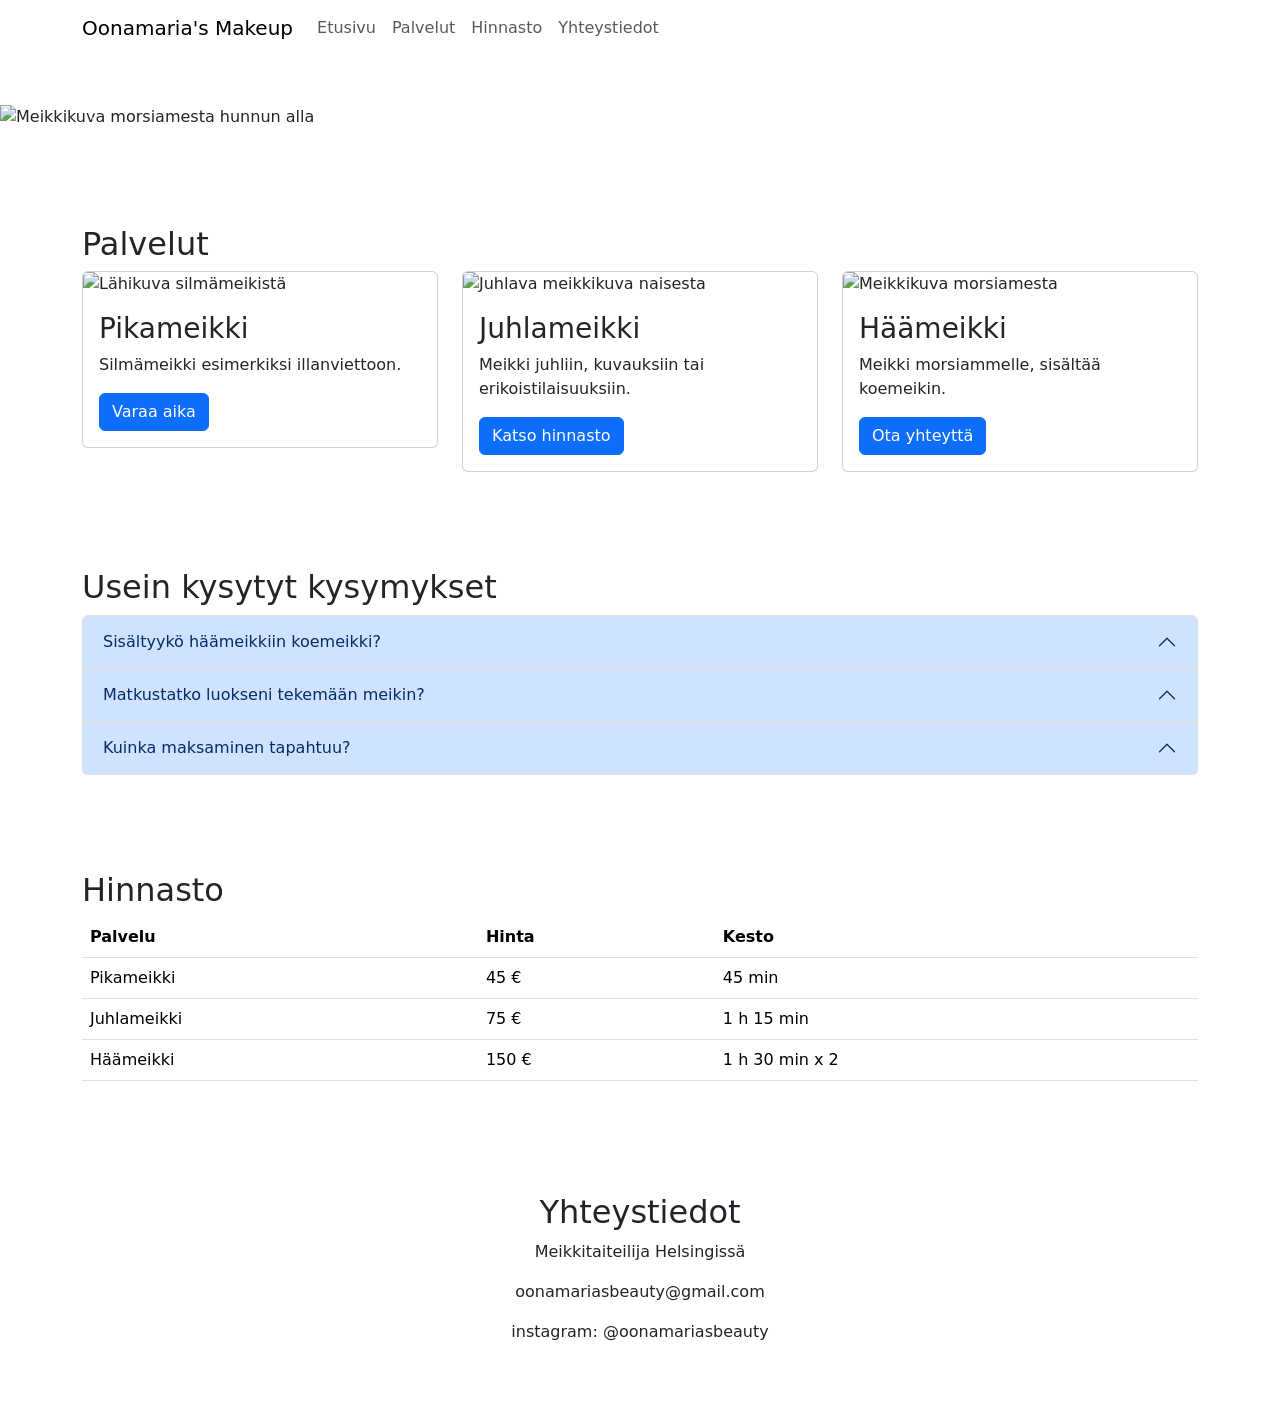
==== index.html @ f4dd7189 "Create index.html" ====
<!DOCTYPE html>
<html lang="fi">
<head>
    <meta charset="UTF-8">
    <meta name="viewport" content="width=device-width, initial-scale=1.0">
    <title>Oonan esimerkkisivut - Bootstrap</title>
    <link href="https://cdn.jsdelivr.net/npm/bootstrap@5.3.3/dist/css/bootstrap.min.css" rel="stylesheet">
    <link rel="stylesheet" href="style.css">
    <script src="https://cdn.jsdelivr.net/npm/bootstrap@5.3.3/dist/js/bootstrap.bundle.min.js"></script>
</head>
<body>
    <main>
        <!-- Navigaatio -->
        <nav class="navbar navbar-expand-lg">
            <div class="container">
                <a class="navbar-brand" href="#">
                    Oonamaria's Makeup
                </a>
                <button class="navbar-toggler" type="button" 
                        data-bs-toggle="collapse"
                        data-bs-target="#navbarMenu"
                        aria-controls="navbarMenu"
                        aria-expanded="false"
                        aria-label="Avaa navigaatio">
                    <span class="navbar-toggler-icon"></span>
                </button>
                <div class="collapse navbar-collapse" id="navbarMenu">
                    <ul class="navbar-nav">
                        <li class="nav-item">
                            <a href="#etusivu" class="nav-link">Etusivu</a>
                        </li>
                        <li class="nav-item">
                            <a href="#palvelut" class="nav-link">Palvelut</a>
                        </li>
                        <li class="nav-item">
                            <a href="#hinnasto" class="nav-link">Hinnasto</a>
                        </li>
                        <li class="nav-item">
                            <a href="#yhteystiedot" class="nav-link">Yhteystiedot</a>
                        </li>
                    </ul>
                </div>
            </div>
        </nav>
        <!-- Etusivun kuvakaruselli -->
        <section id="etusivu" class="py-5">
            <div id="heroCarousel" class="carousel slide" data-bs-ride="carousel">
                <div class="carousel-inner">
                    <div class="carousel-item active">
                        <img src="images/makeup1.jpeg" alt="Meikkikuva morsiamesta hunnun alla">
                    </div>
                    <div class="carousel-item">
                        <img src="images/makeup2.jpeg" alt="Luonnollinen meikkikuva naisesta">
                    </div>
                </div>
                <button class="carousel-control-prev" type="button" 
                        data-bs-target="#heroCarousel" 
                        aria-label="Edellinen kuva"
                        data-bs-slide="prev">
                    <span class="carousel-control-prev-icon"></span>
                </button>
                <button class="carousel-control-next" type="button"
                        data-bs-target="#heroCarousel" 
                        aria-label="Seuraava kuva"
                        data-bs-slide="next">
                    <span class="carousel-control-next-icon"></span>
                </button>
            </div>
        </section>
        <!-- Palveluiden esittely korteilla -->
        <section id="palvelut" class="py-5">
            <div class="container">
                <h2>Palvelut</h2>
                <div class="row g-4">
                    <div class="col-md-4">
                        <div class="card">
                            <img class="card-img-top" src="images/silmameikki.jpeg" alt="Lähikuva silmämeikistä">
                            <div class="card-body">
                                <h3>Pikameikki</h3>
                                    <p class="card-text">Silmämeikki esimerkiksi illanviettoon.</p>
                                        <a class="btn btn-primary" data-bs-toggle="modal" data-bs-target="#bookingModal">Varaa aika</a>
                            </div>
                        </div>
                    </div>
                    <div class="col-md-4">
                        <div class="card">
                            <img class="card-img-top" src="images/juhlameikki.jpeg" alt="Juhlava meikkikuva naisesta">
                            <div class="card-body">
                                <h3>Juhlameikki</h3>
                                    <p class="card-text">Meikki juhliin, kuvauksiin tai erikoistilaisuuksiin.</p>
                                        <a href="#hinnasto" class="btn btn-primary">Katso hinnasto</a>
                            </div>
                        </div>
                    </div>
                    <div class="col-md-4">
                        <div class="card">
                            <img class="card-img-top" src="images/makeup3.jpeg" alt="Meikkikuva morsiamesta">
                            <div class="card-body">
                                <h3>Häämeikki</h3>
                                    <p class="card-text">Meikki morsiammelle, sisältää koemeikin.</p>
                                        <a href="#yhteystiedot" class="btn btn-primary">Ota yhteyttä</a>
                            </div>
                        </div>
                    </div>
                </div>
            </div>
        </section>
        <!-- Usein kysytyt kysymykset Accordion -->
        <section id="ukk" class="py-5">
            <div class="container">
                <h2>Usein kysytyt kysymykset</h2>
                <div class="accordion" id="faqAccordion">
                    <div class="accordion-item">
                        <h2 class="accordion-header">
                            <button class="accordion-button" data-bs-toggle="collapse" data-bs-target="#ukk1" type="button">
                                Sisältyykö häämeikkiin koemeikki?
                            </button>
                        </h2>
                        <div id="ukk1" class="accordion-collapse collapse">
                            <div class="accordion-body">
                                Kyllä, häämeikkiin sisältyy koemeikki sovittuna päivänä ennen hääpäivää.
                            </div>
                        </div>
                    </div>
                    <div class="accordion-item">
                        <h2 class="accordion-header">
                            <button class="accordion-button" data-bs-toggle="collapse" data-bs-target="#ukk2" type="button">
                                Matkustatko luokseni tekemään meikin?
                            </button>
                        </h2>
                        <div id="ukk2" class="accordion-collapse collapse">
                            <div class="accordion-body">
                                Kyllä, voin toteuttaa meikin haluamassasi lokaatiossa esim. luonasi, hotellissa tai juhlapaikalla.
                            </div>
                        </div>
                    </div>
                    <div class="accordion-item">
                        <h2 class="accordion-header">
                            <button class="accordion-button" data-bs-toggle="collapse" data-bs-target="#ukk3" type="button">
                                Kuinka maksaminen tapahtuu?
                            </button>
                        </h2>
                        <div id="ukk3" class="accordion-collapse collapse">
                            <div class="accordion-body">
                                Maksu hoidetaan laskulla.
                            </div>
                        </div>
                    </div>
                </div>
            </div>
        </section>
        <!-- Hinnasto taulukkona -->
        <section id="hinnasto" class="py-5">
            <div class="container">
                <h2>Hinnasto</h2>

                <table class="table">
                    <thead>
                        <tr>
                            <th>Palvelu</th>
                            <th>Hinta</th>
                            <th>Kesto</th>
                        </tr>
                    </thead>
                    <tbody>
                        <tr>
                            <td>Pikameikki</td>
                            <td>45 €</td>
                            <td>45 min</td>
                        </tr>
                        <tr>
                            <td>Juhlameikki</td>
                            <td>75 €</td>
                            <td>1 h 15 min</td>
                        </tr>
                        <tr>
                            <td>Häämeikki</td>
                            <td>150 €</td>
                            <td>1 h 30 min x 2</td>
                        </tr>
                    </tbody>
                </table>
            </div>
        </section>
        <!-- Yhteystiedot -->
        <section id="yhteystiedot" class="py-5">
            <div class="container text-center">
                <h2>Yhteystiedot</h2>
                <p>Meikkitaiteilija Helsingissä</p>
                <p>oonamariasbeauty@gmail.com</p>
                <p>instagram: @oonamariasbeauty</p>
            </div>
        </section>
    <!-- Lisäominaisuus modal kun painaa Varaa aika -->
    <div class="modal fade" id="bookingModal" tabindex="-1">
        <div class="modal-dialog">
            <div class="modal-content">
                <div class="modal-header">
                    <h2 class="modal-title">Varaa aika</h2>
                </div>
                <div class="modal-body">
                    <p>Ota yhteyttä, niin sovitaan sinulle sopiva aika.</p>
                </div>
                <div class="modal-footer">
                    <button type="button" class="btn btn-secondary" data-bs-dismiss="modal">
                        Sulje
                    </button>
                </div>
            </div>
        </div>
    </div>
    </main>
    
</body>
</html>
---- style.css ----
/*taustan väri*/
.navbar-custom {
    background-color: bisque;
}
/*tekstin väri*/
.navbar-custom .navbar-text{
    color: darkslategray;
}
/*linkin väri*/
.navbar-custom .navbar-nav .nav-link {
    color: darkslateblue;
}
/*aktiivisen & hover-linkin väri*/
.navbar-custom .nav.item.active .nav-link,
.navbar-custom .nav-item:hover .nav-link {
    color: cadetblue;
}
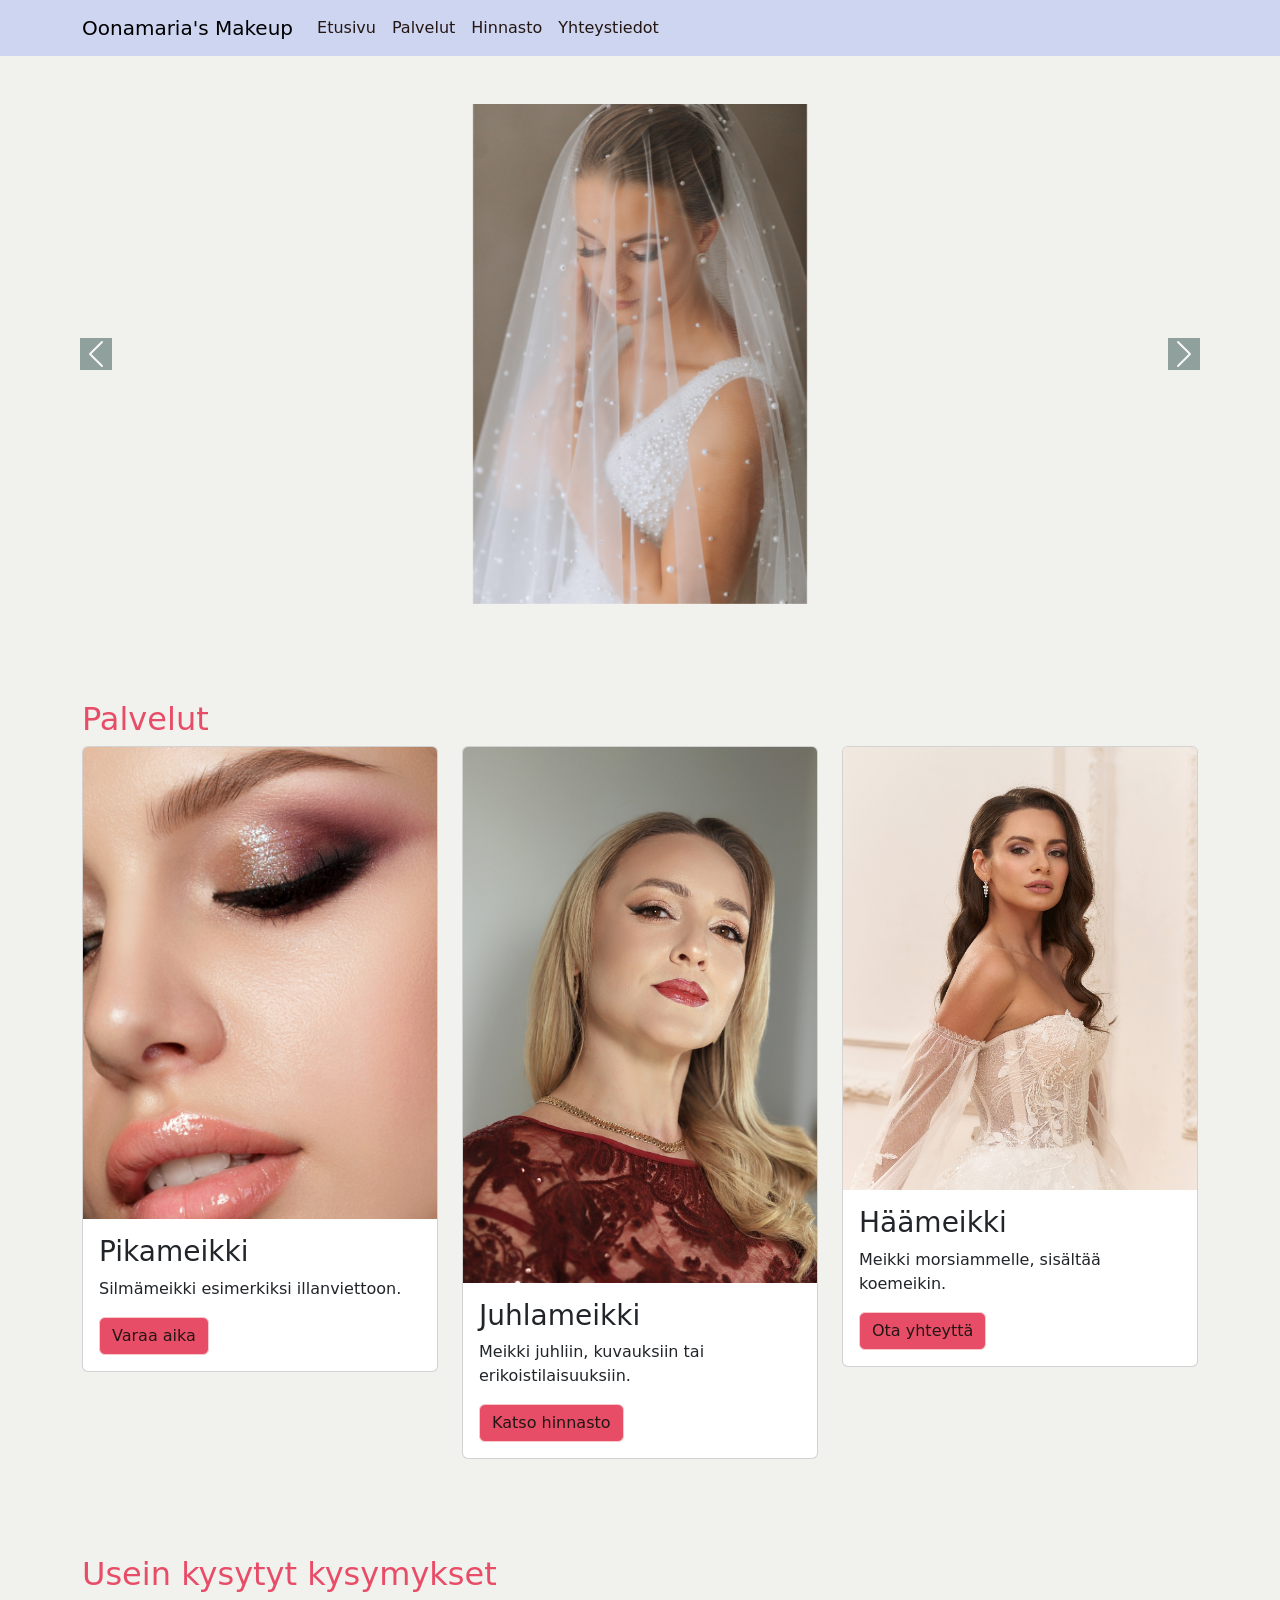
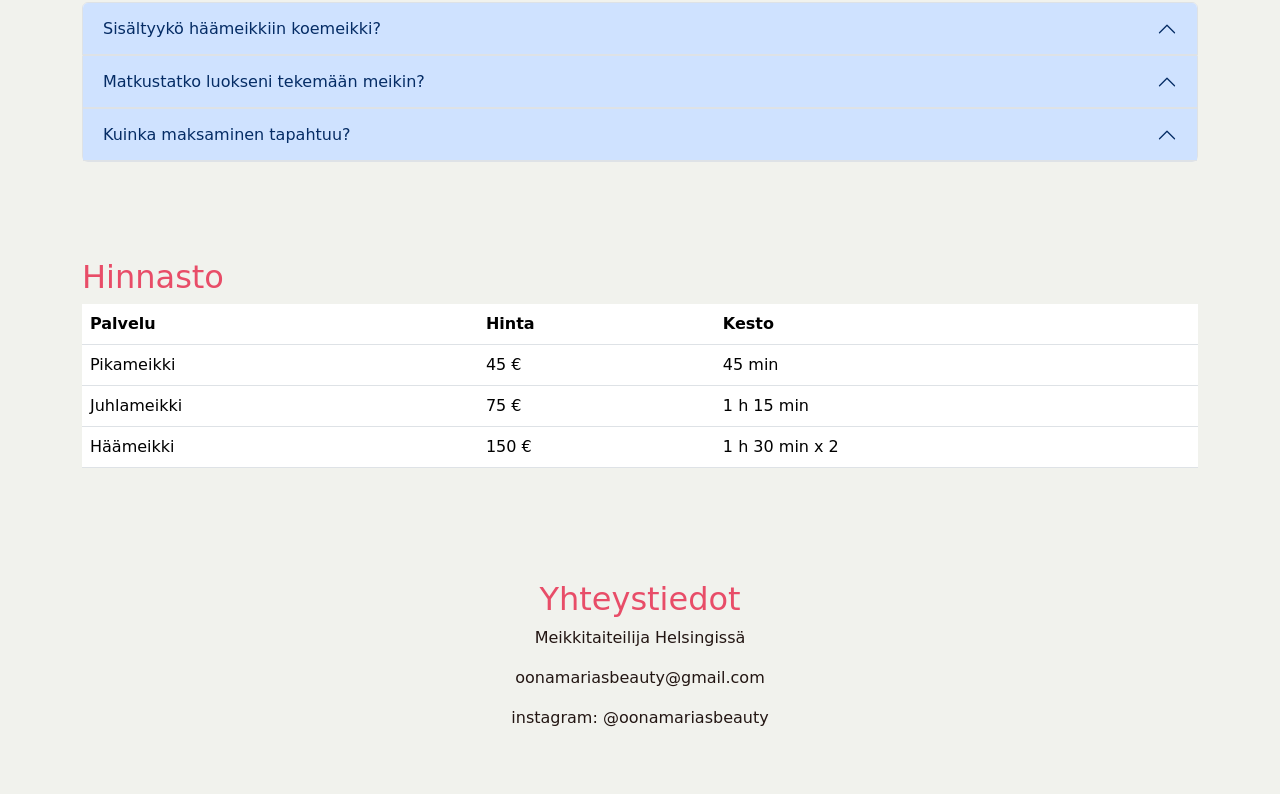
==== commit ac85aac8: "Update index.html" ====
--- a/index.html
+++ b/index.html
@@ -47,10 +47,10 @@
             <div id="heroCarousel" class="carousel slide" data-bs-ride="carousel">
                 <div class="carousel-inner">
                     <div class="carousel-item active">
-                        <img src="images/makeup1.jpeg" alt="Meikkikuva morsiamesta hunnun alla">
+                        <img src="makeup1.jpeg" alt="Meikkikuva morsiamesta hunnun alla">
                     </div>
                     <div class="carousel-item">
-                        <img src="images/makeup2.jpeg" alt="Luonnollinen meikkikuva naisesta">
+                        <img src="makeup2.jpeg" alt="Luonnollinen meikkikuva naisesta">
                     </div>
                 </div>
                 <button class="carousel-control-prev" type="button" 
@@ -74,7 +74,7 @@
                 <div class="row g-4">
                     <div class="col-md-4">
                         <div class="card">
-                            <img class="card-img-top" src="images/silmameikki.jpeg" alt="Lähikuva silmämeikistä">
+                            <img class="card-img-top" src="silmameikki.jpeg" alt="Lähikuva silmämeikistä">
                             <div class="card-body">
                                 <h3>Pikameikki</h3>
                                     <p class="card-text">Silmämeikki esimerkiksi illanviettoon.</p>
@@ -84,7 +84,7 @@
                     </div>
                     <div class="col-md-4">
                         <div class="card">
-                            <img class="card-img-top" src="images/juhlameikki.jpeg" alt="Juhlava meikkikuva naisesta">
+                            <img class="card-img-top" src="juhlameikki.jpeg" alt="Juhlava meikkikuva naisesta">
                             <div class="card-body">
                                 <h3>Juhlameikki</h3>
                                     <p class="card-text">Meikki juhliin, kuvauksiin tai erikoistilaisuuksiin.</p>
@@ -94,7 +94,7 @@
                     </div>
                     <div class="col-md-4">
                         <div class="card">
-                            <img class="card-img-top" src="images/makeup3.jpeg" alt="Meikkikuva morsiamesta">
+                            <img class="card-img-top" src="makeup3.jpeg" alt="Meikkikuva morsiamesta">
                             <div class="card-body">
                                 <h3>Häämeikki</h3>
                                     <p class="card-text">Meikki morsiammelle, sisältää koemeikin.</p>
--- a/style.css
+++ b/style.css
@@ -1,17 +1,44 @@
-/*taustan väri*/
-.navbar-custom {
-    background-color: bisque;
+/* Sivuston perusvärit */
+body {
+    background-color: #F1F2ED;
+    color: #231613;
 }
-/*tekstin väri*/
-.navbar-custom .navbar-text{
-    color: darkslategray;
+/* Painikkeiden tyylit */
+.btn-primary {
+    background-color: #E84D68;
+    border-color: #F6C8CA;
+    color: #231613;
 }
-/*linkin väri*/
-.navbar-custom .navbar-nav .nav-link {
-    color: darkslateblue;
+.btn-primary:hover {
+    background-color: #F6C8CA;
+    border-color: #F6C8CA;
+    color: #231613;
 }
-/*aktiivisen & hover-linkin väri*/
-.navbar-custom .nav.item.active .nav-link,
-.navbar-custom .nav-item:hover .nav-link {
-    color: cadetblue;
-}+/* Navigaation tyylit */
+.navbar {
+    background-color: #CED5F1;
+}
+.navbar .nav-link {
+    color: #231613;
+}
+.navbar .nav-link:hover {
+    color: #E84D68;
+    text-decoration: underline;
+}
+/* Otsikoiden tyylit */
+h1 {
+    color: #231613;
+}
+h2 {
+    color: #E84D68;
+}
+/* Kuvakarusellin tyylit */
+.carousel-item img {
+    width: 100%;
+    height: 500px;
+    object-fit: contain;
+}
+.carousel-control-prev-icon,
+.carousel-control-next-icon {
+    background-color: darkslategray;
+}
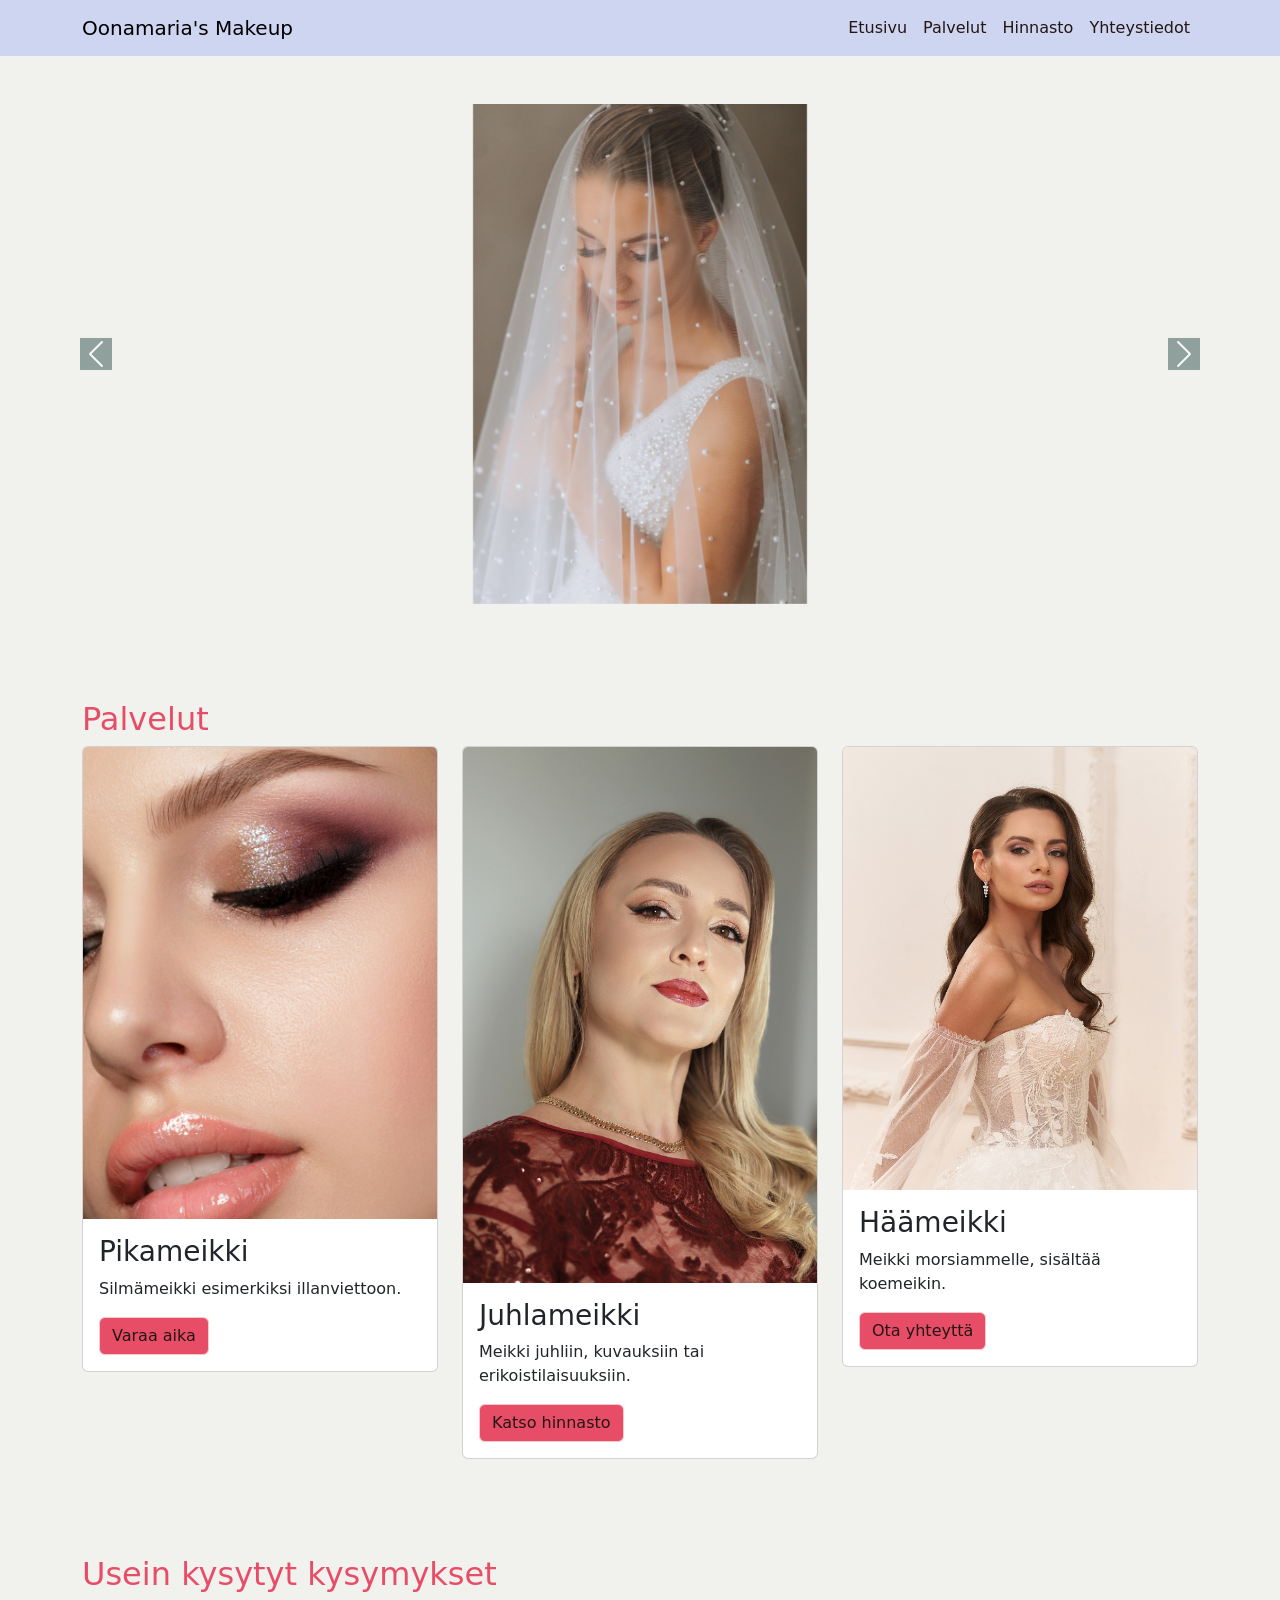
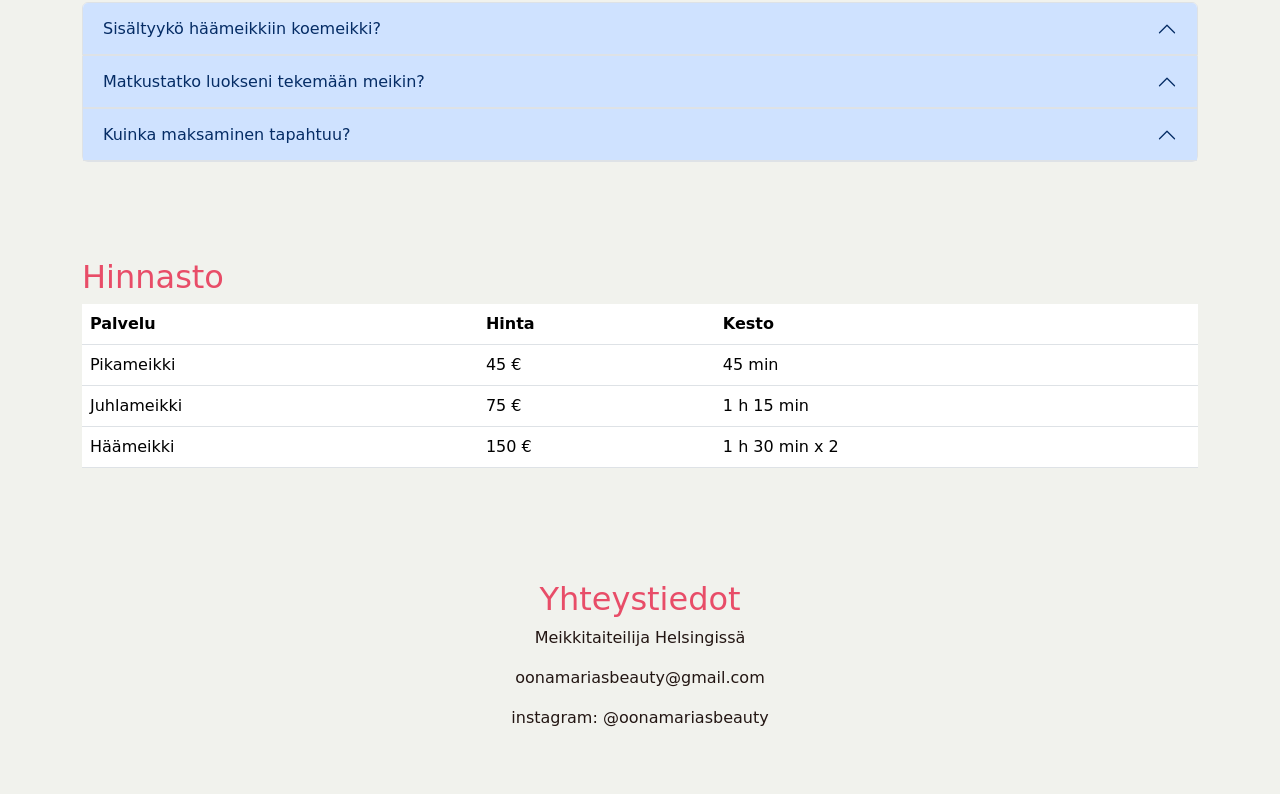
==== commit d160b8d6: "Update index.html" ====
--- a/index.html
+++ b/index.html
@@ -25,7 +25,7 @@
                     <span class="navbar-toggler-icon"></span>
                 </button>
                 <div class="collapse navbar-collapse" id="navbarMenu">
-                    <ul class="navbar-nav">
+                    <ul class="navbar-nav ms-auto">
                         <li class="nav-item">
                             <a href="#etusivu" class="nav-link">Etusivu</a>
                         </li>
@@ -71,7 +71,8 @@
         <section id="palvelut" class="py-5">
             <div class="container">
                 <h2>Palvelut</h2>
-                <div class="row g-4">
+                <!-- Palvelukorttien responsiivinen ruudukko -->
+                <div class="row g-4"> 
                     <div class="col-md-4">
                         <div class="card">
                             <img class="card-img-top" src="silmameikki.jpeg" alt="Lähikuva silmämeikistä">
